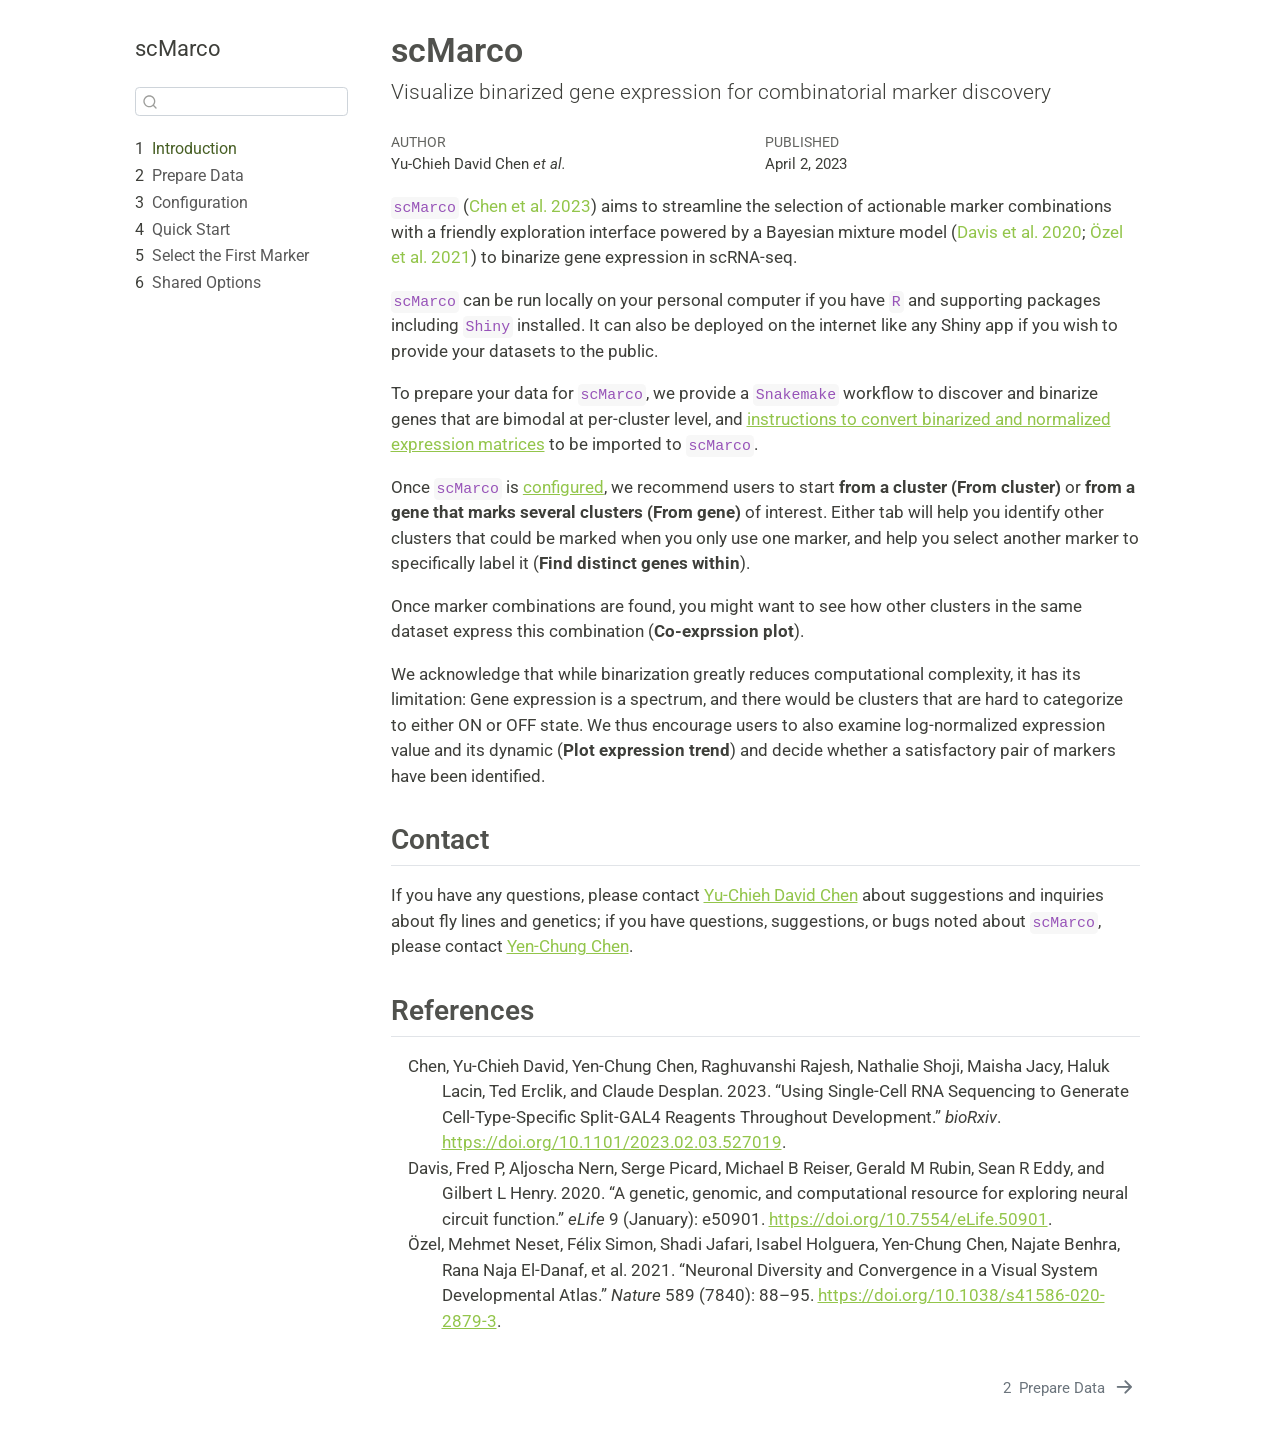
==== docs/index.html @ a016fbaa "Render GHpage" ====
<!DOCTYPE html>
<html xmlns="http://www.w3.org/1999/xhtml" lang="en" xml:lang="en"><head>

<meta charset="utf-8">
<meta name="generator" content="quarto-1.3.310">

<meta name="viewport" content="width=device-width, initial-scale=1.0, user-scalable=yes">

<meta name="author" content="Yu-Chieh David Chen et al.">
<meta name="dcterms.date" content="2023-04-02">

<title>scMarco</title>
<style>
code{white-space: pre-wrap;}
span.smallcaps{font-variant: small-caps;}
div.columns{display: flex; gap: min(4vw, 1.5em);}
div.column{flex: auto; overflow-x: auto;}
div.hanging-indent{margin-left: 1.5em; text-indent: -1.5em;}
ul.task-list{list-style: none;}
ul.task-list li input[type="checkbox"] {
  width: 0.8em;
  margin: 0 0.8em 0.2em -1em; /* quarto-specific, see https://github.com/quarto-dev/quarto-cli/issues/4556 */ 
  vertical-align: middle;
}
/* CSS for citations */
div.csl-bib-body { }
div.csl-entry {
  clear: both;
}
.hanging-indent div.csl-entry {
  margin-left:2em;
  text-indent:-2em;
}
div.csl-left-margin {
  min-width:2em;
  float:left;
}
div.csl-right-inline {
  margin-left:2em;
  padding-left:1em;
}
div.csl-indent {
  margin-left: 2em;
}</style>


<script src="site_libs/quarto-nav/quarto-nav.js"></script>
<script src="site_libs/quarto-nav/headroom.min.js"></script>
<script src="site_libs/clipboard/clipboard.min.js"></script>
<script src="site_libs/quarto-search/autocomplete.umd.js"></script>
<script src="site_libs/quarto-search/fuse.min.js"></script>
<script src="site_libs/quarto-search/quarto-search.js"></script>
<meta name="quarto:offset" content="./">
<link href="./preprocess.html" rel="next">
<script src="site_libs/quarto-html/quarto.js"></script>
<script src="site_libs/quarto-html/popper.min.js"></script>
<script src="site_libs/quarto-html/tippy.umd.min.js"></script>
<script src="site_libs/quarto-html/anchor.min.js"></script>
<link href="site_libs/quarto-html/tippy.css" rel="stylesheet">
<link href="site_libs/quarto-html/quarto-syntax-highlighting.css" rel="stylesheet" id="quarto-text-highlighting-styles">
<script src="site_libs/bootstrap/bootstrap.min.js"></script>
<link href="site_libs/bootstrap/bootstrap-icons.css" rel="stylesheet">
<link href="site_libs/bootstrap/bootstrap.min.css" rel="stylesheet" id="quarto-bootstrap" data-mode="light">
<script id="quarto-search-options" type="application/json">{
  "location": "sidebar",
  "copy-button": false,
  "collapse-after": 3,
  "panel-placement": "start",
  "type": "textbox",
  "limit": 20,
  "language": {
    "search-no-results-text": "No results",
    "search-matching-documents-text": "matching documents",
    "search-copy-link-title": "Copy link to search",
    "search-hide-matches-text": "Hide additional matches",
    "search-more-match-text": "more match in this document",
    "search-more-matches-text": "more matches in this document",
    "search-clear-button-title": "Clear",
    "search-detached-cancel-button-title": "Cancel",
    "search-submit-button-title": "Submit"
  }
}</script>


</head>

<body class="nav-sidebar floating fullcontent">

<div id="quarto-search-results"></div>
  <header id="quarto-header" class="headroom fixed-top">
  <nav class="quarto-secondary-nav">
    <div class="container-fluid d-flex">
      <button type="button" class="quarto-btn-toggle btn" data-bs-toggle="collapse" data-bs-target="#quarto-sidebar,#quarto-sidebar-glass" aria-controls="quarto-sidebar" aria-expanded="false" aria-label="Toggle sidebar navigation" onclick="if (window.quartoToggleHeadroom) { window.quartoToggleHeadroom(); }">
        <i class="bi bi-layout-text-sidebar-reverse"></i>
      </button>
      <nav class="quarto-page-breadcrumbs" aria-label="breadcrumb"><ol class="breadcrumb"><li class="breadcrumb-item"><a href="./index.html"><span class="chapter-number">1</span>&nbsp; <span class="chapter-title">Introduction</span></a></li></ol></nav>
      <a class="flex-grow-1" role="button" data-bs-toggle="collapse" data-bs-target="#quarto-sidebar,#quarto-sidebar-glass" aria-controls="quarto-sidebar" aria-expanded="false" aria-label="Toggle sidebar navigation" onclick="if (window.quartoToggleHeadroom) { window.quartoToggleHeadroom(); }">      
      </a>
      <button type="button" class="btn quarto-search-button" aria-label="Search" onclick="window.quartoOpenSearch();">
        <i class="bi bi-search"></i>
      </button>
    </div>
  </nav>
</header>
<!-- content -->
<div id="quarto-content" class="quarto-container page-columns page-rows-contents page-layout-article">
<!-- sidebar -->
  <nav id="quarto-sidebar" class="sidebar collapse collapse-horizontal sidebar-navigation floating overflow-auto">
    <div class="pt-lg-2 mt-2 text-left sidebar-header">
    <div class="sidebar-title mb-0 py-0">
      <a href="./">scMarco</a> 
    </div>
      </div>
        <div class="mt-2 flex-shrink-0 align-items-center">
        <div class="sidebar-search">
        <div id="quarto-search" class="" title="Search"></div>
        </div>
        </div>
    <div class="sidebar-menu-container"> 
    <ul class="list-unstyled mt-1">
        <li class="sidebar-item">
  <div class="sidebar-item-container"> 
  <a href="./index.html" class="sidebar-item-text sidebar-link active">
 <span class="menu-text"><span class="chapter-number">1</span>&nbsp; <span class="chapter-title">Introduction</span></span></a>
  </div>
</li>
        <li class="sidebar-item">
  <div class="sidebar-item-container"> 
  <a href="./preprocess.html" class="sidebar-item-text sidebar-link">
 <span class="menu-text"><span class="chapter-number">2</span>&nbsp; <span class="chapter-title">Prepare Data</span></span></a>
  </div>
</li>
        <li class="sidebar-item">
  <div class="sidebar-item-container"> 
  <a href="./config.html" class="sidebar-item-text sidebar-link">
 <span class="menu-text"><span class="chapter-number">3</span>&nbsp; <span class="chapter-title">Configuration</span></span></a>
  </div>
</li>
        <li class="sidebar-item">
  <div class="sidebar-item-container"> 
  <a href="./quick_start.html" class="sidebar-item-text sidebar-link">
 <span class="menu-text"><span class="chapter-number">4</span>&nbsp; <span class="chapter-title">Quick Start</span></span></a>
  </div>
</li>
        <li class="sidebar-item">
  <div class="sidebar-item-container"> 
  <a href="./first_marker.html" class="sidebar-item-text sidebar-link">
 <span class="menu-text"><span class="chapter-number">5</span>&nbsp; <span class="chapter-title">Select the First Marker</span></span></a>
  </div>
</li>
        <li class="sidebar-item">
  <div class="sidebar-item-container"> 
  <a href="./shared_options.html" class="sidebar-item-text sidebar-link">
 <span class="menu-text"><span class="chapter-number">6</span>&nbsp; <span class="chapter-title">Shared Options</span></span></a>
  </div>
</li>
    </ul>
    </div>
</nav>
<div id="quarto-sidebar-glass" data-bs-toggle="collapse" data-bs-target="#quarto-sidebar,#quarto-sidebar-glass"></div>
<!-- margin-sidebar -->
    
<!-- main -->
<main class="content" id="quarto-document-content">

<header id="title-block-header" class="quarto-title-block default">
<div class="quarto-title">
<h1 class="title">scMarco</h1>
<p class="subtitle lead">Visualize binarized gene expression for combinatorial marker discovery</p>
</div>



<div class="quarto-title-meta">

    <div>
    <div class="quarto-title-meta-heading">Author</div>
    <div class="quarto-title-meta-contents">
             <p>Yu-Chieh David Chen <em>et al.</em> </p>
          </div>
  </div>
    
    <div>
    <div class="quarto-title-meta-heading">Published</div>
    <div class="quarto-title-meta-contents">
      <p class="date">April 2, 2023</p>
    </div>
  </div>
  
    
  </div>
  

</header>

<p><code>scMarco</code> <span class="citation" data-cites="Chen2023.02.03.527019">(<a href="#ref-Chen2023.02.03.527019" role="doc-biblioref">Chen et al. 2023</a>)</span> aims to streamline the selection of actionable marker combinations with a friendly exploration interface powered by a Bayesian mixture model <span class="citation" data-cites="davis2020 özel2021">(<a href="#ref-davis2020" role="doc-biblioref">Davis et al. 2020</a>; <a href="#ref-özel2021" role="doc-biblioref">Özel et al. 2021</a>)</span> to binarize gene expression in scRNA-seq.</p>
<p><code>scMarco</code> can be run locally on your personal computer if you have <code>R</code> and supporting packages including <code>Shiny</code> installed. It can also be deployed on the internet like any Shiny app if you wish to provide your datasets to the public.</p>
<p>To prepare your data for <code>scMarco</code>, we provide a <code>Snakemake</code> workflow to discover and binarize genes that are bimodal at per-cluster level, and <a href="./preprocess.html">instructions to convert binarized and normalized expression matrices</a> to be imported to <code>scMarco</code>.</p>
<p>Once <code>scMarco</code> is <a href="./config.html">configured</a>, we recommend users to start <strong>from a cluster (From cluster)</strong> or <strong>from a gene that marks several clusters (From gene)</strong> of interest. Either tab will help you identify other clusters that could be marked when you only use one marker, and help you select another marker to specifically label it (<strong>Find distinct genes within</strong>).</p>
<p>Once marker combinations are found, you might want to see how other clusters in the same dataset express this combination (<strong>Co-exprssion plot</strong>).</p>
<p>We acknowledge that while binarization greatly reduces computational complexity, it has its limitation: Gene expression is a spectrum, and there would be clusters that are hard to categorize to either ON or OFF state. We thus encourage users to also examine log-normalized expression value and its dynamic (<strong>Plot expression trend</strong>) and decide whether a satisfactory pair of markers have been identified.</p>
<section id="contact" class="level2">
<h2 class="anchored" data-anchor-id="contact">Contact</h2>
<p>If you have any questions, please contact <a href="mailto:ycc4@nyu.edu">Yu-Chieh David Chen</a> about suggestions and inquiries about fly lines and genetics; if you have questions, suggestions, or bugs noted about <code>scMarco</code>, please contact <a href="mailto:yenchung.chen@nyu.edu">Yen-Chung Chen</a>.</p>
</section>
<section id="references" class="level2">
<h2 class="anchored" data-anchor-id="references">References</h2>


<div id="refs" class="references csl-bib-body hanging-indent" role="list">
<div id="ref-Chen2023.02.03.527019" class="csl-entry" role="listitem">
Chen, Yu-Chieh David, Yen-Chung Chen, Raghuvanshi Rajesh, Nathalie Shoji, Maisha Jacy, Haluk Lacin, Ted Erclik, and Claude Desplan. 2023. <span>“Using Single-Cell RNA Sequencing to Generate Cell-Type-Specific Split-GAL4 Reagents Throughout Development.”</span> <em>bioRxiv</em>. <a href="https://doi.org/10.1101/2023.02.03.527019">https://doi.org/10.1101/2023.02.03.527019</a>.
</div>
<div id="ref-davis2020" class="csl-entry" role="listitem">
Davis, Fred P, Aljoscha Nern, Serge Picard, Michael B Reiser, Gerald M Rubin, Sean R Eddy, and Gilbert L Henry. 2020. <span>“A genetic, genomic, and computational resource for exploring neural circuit function.”</span> <em>eLife</em> 9 (January): e50901. <a href="https://doi.org/10.7554/eLife.50901">https://doi.org/10.7554/eLife.50901</a>.
</div>
<div id="ref-özel2021" class="csl-entry" role="listitem">
Özel, Mehmet Neset, Félix Simon, Shadi Jafari, Isabel Holguera, Yen-Chung Chen, Najate Benhra, Rana Naja El-Danaf, et al. 2021. <span>“Neuronal Diversity and Convergence in a Visual System Developmental Atlas.”</span> <em>Nature</em> 589 (7840): 88–95. <a href="https://doi.org/10.1038/s41586-020-2879-3">https://doi.org/10.1038/s41586-020-2879-3</a>.
</div>
</div>
</section>

</main> <!-- /main -->
<script id="quarto-html-after-body" type="application/javascript">
window.document.addEventListener("DOMContentLoaded", function (event) {
  const toggleBodyColorMode = (bsSheetEl) => {
    const mode = bsSheetEl.getAttribute("data-mode");
    const bodyEl = window.document.querySelector("body");
    if (mode === "dark") {
      bodyEl.classList.add("quarto-dark");
      bodyEl.classList.remove("quarto-light");
    } else {
      bodyEl.classList.add("quarto-light");
      bodyEl.classList.remove("quarto-dark");
    }
  }
  const toggleBodyColorPrimary = () => {
    const bsSheetEl = window.document.querySelector("link#quarto-bootstrap");
    if (bsSheetEl) {
      toggleBodyColorMode(bsSheetEl);
    }
  }
  toggleBodyColorPrimary();  
  const icon = "";
  const anchorJS = new window.AnchorJS();
  anchorJS.options = {
    placement: 'right',
    icon: icon
  };
  anchorJS.add('.anchored');
  const isCodeAnnotation = (el) => {
    for (const clz of el.classList) {
      if (clz.startsWith('code-annotation-')) {                     
        return true;
      }
    }
    return false;
  }
  const clipboard = new window.ClipboardJS('.code-copy-button', {
    text: function(trigger) {
      const codeEl = trigger.previousElementSibling.cloneNode(true);
      for (const childEl of codeEl.children) {
        if (isCodeAnnotation(childEl)) {
          childEl.remove();
        }
      }
      return codeEl.innerText;
    }
  });
  clipboard.on('success', function(e) {
    // button target
    const button = e.trigger;
    // don't keep focus
    button.blur();
    // flash "checked"
    button.classList.add('code-copy-button-checked');
    var currentTitle = button.getAttribute("title");
    button.setAttribute("title", "Copied!");
    let tooltip;
    if (window.bootstrap) {
      button.setAttribute("data-bs-toggle", "tooltip");
      button.setAttribute("data-bs-placement", "left");
      button.setAttribute("data-bs-title", "Copied!");
      tooltip = new bootstrap.Tooltip(button, 
        { trigger: "manual", 
          customClass: "code-copy-button-tooltip",
          offset: [0, -8]});
      tooltip.show();    
    }
    setTimeout(function() {
      if (tooltip) {
        tooltip.hide();
        button.removeAttribute("data-bs-title");
        button.removeAttribute("data-bs-toggle");
        button.removeAttribute("data-bs-placement");
      }
      button.setAttribute("title", currentTitle);
      button.classList.remove('code-copy-button-checked');
    }, 1000);
    // clear code selection
    e.clearSelection();
  });
  function tippyHover(el, contentFn) {
    const config = {
      allowHTML: true,
      content: contentFn,
      maxWidth: 500,
      delay: 100,
      arrow: false,
      appendTo: function(el) {
          return el.parentElement;
      },
      interactive: true,
      interactiveBorder: 10,
      theme: 'quarto',
      placement: 'bottom-start'
    };
    window.tippy(el, config); 
  }
  const noterefs = window.document.querySelectorAll('a[role="doc-noteref"]');
  for (var i=0; i<noterefs.length; i++) {
    const ref = noterefs[i];
    tippyHover(ref, function() {
      // use id or data attribute instead here
      let href = ref.getAttribute('data-footnote-href') || ref.getAttribute('href');
      try { href = new URL(href).hash; } catch {}
      const id = href.replace(/^#\/?/, "");
      const note = window.document.getElementById(id);
      return note.innerHTML;
    });
  }
      let selectedAnnoteEl;
      const selectorForAnnotation = ( cell, annotation) => {
        let cellAttr = 'data-code-cell="' + cell + '"';
        let lineAttr = 'data-code-annotation="' +  annotation + '"';
        const selector = 'span[' + cellAttr + '][' + lineAttr + ']';
        return selector;
      }
      const selectCodeLines = (annoteEl) => {
        const doc = window.document;
        const targetCell = annoteEl.getAttribute("data-target-cell");
        const targetAnnotation = annoteEl.getAttribute("data-target-annotation");
        const annoteSpan = window.document.querySelector(selectorForAnnotation(targetCell, targetAnnotation));
        const lines = annoteSpan.getAttribute("data-code-lines").split(",");
        const lineIds = lines.map((line) => {
          return targetCell + "-" + line;
        })
        let top = null;
        let height = null;
        let parent = null;
        if (lineIds.length > 0) {
            //compute the position of the single el (top and bottom and make a div)
            const el = window.document.getElementById(lineIds[0]);
            top = el.offsetTop;
            height = el.offsetHeight;
            parent = el.parentElement.parentElement;
          if (lineIds.length > 1) {
            const lastEl = window.document.getElementById(lineIds[lineIds.length - 1]);
            const bottom = lastEl.offsetTop + lastEl.offsetHeight;
            height = bottom - top;
          }
          if (top !== null && height !== null && parent !== null) {
            // cook up a div (if necessary) and position it 
            let div = window.document.getElementById("code-annotation-line-highlight");
            if (div === null) {
              div = window.document.createElement("div");
              div.setAttribute("id", "code-annotation-line-highlight");
              div.style.position = 'absolute';
              parent.appendChild(div);
            }
            div.style.top = top - 2 + "px";
            div.style.height = height + 4 + "px";
            let gutterDiv = window.document.getElementById("code-annotation-line-highlight-gutter");
            if (gutterDiv === null) {
              gutterDiv = window.document.createElement("div");
              gutterDiv.setAttribute("id", "code-annotation-line-highlight-gutter");
              gutterDiv.style.position = 'absolute';
              const codeCell = window.document.getElementById(targetCell);
              const gutter = codeCell.querySelector('.code-annotation-gutter');
              gutter.appendChild(gutterDiv);
            }
            gutterDiv.style.top = top - 2 + "px";
            gutterDiv.style.height = height + 4 + "px";
          }
          selectedAnnoteEl = annoteEl;
        }
      };
      const unselectCodeLines = () => {
        const elementsIds = ["code-annotation-line-highlight", "code-annotation-line-highlight-gutter"];
        elementsIds.forEach((elId) => {
          const div = window.document.getElementById(elId);
          if (div) {
            div.remove();
          }
        });
        selectedAnnoteEl = undefined;
      };
      // Attach click handler to the DT
      const annoteDls = window.document.querySelectorAll('dt[data-target-cell]');
      for (const annoteDlNode of annoteDls) {
        annoteDlNode.addEventListener('click', (event) => {
          const clickedEl = event.target;
          if (clickedEl !== selectedAnnoteEl) {
            unselectCodeLines();
            const activeEl = window.document.querySelector('dt[data-target-cell].code-annotation-active');
            if (activeEl) {
              activeEl.classList.remove('code-annotation-active');
            }
            selectCodeLines(clickedEl);
            clickedEl.classList.add('code-annotation-active');
          } else {
            // Unselect the line
            unselectCodeLines();
            clickedEl.classList.remove('code-annotation-active');
          }
        });
      }
  const findCites = (el) => {
    const parentEl = el.parentElement;
    if (parentEl) {
      const cites = parentEl.dataset.cites;
      if (cites) {
        return {
          el,
          cites: cites.split(' ')
        };
      } else {
        return findCites(el.parentElement)
      }
    } else {
      return undefined;
    }
  };
  var bibliorefs = window.document.querySelectorAll('a[role="doc-biblioref"]');
  for (var i=0; i<bibliorefs.length; i++) {
    const ref = bibliorefs[i];
    const citeInfo = findCites(ref);
    if (citeInfo) {
      tippyHover(citeInfo.el, function() {
        var popup = window.document.createElement('div');
        citeInfo.cites.forEach(function(cite) {
          var citeDiv = window.document.createElement('div');
          citeDiv.classList.add('hanging-indent');
          citeDiv.classList.add('csl-entry');
          var biblioDiv = window.document.getElementById('ref-' + cite);
          if (biblioDiv) {
            citeDiv.innerHTML = biblioDiv.innerHTML;
          }
          popup.appendChild(citeDiv);
        });
        return popup.innerHTML;
      });
    }
  }
});
</script>
<nav class="page-navigation">
  <div class="nav-page nav-page-previous">
  </div>
  <div class="nav-page nav-page-next">
      <a href="./preprocess.html" class="pagination-link">
        <span class="nav-page-text"><span class="chapter-number">2</span>&nbsp; <span class="chapter-title">Prepare Data</span></span> <i class="bi bi-arrow-right-short"></i>
      </a>
  </div>
</nav>
</div> <!-- /content -->



</body></html>
---- docs/site_libs/quarto-html/tippy.css ----
.tippy-box[data-animation=fade][data-state=hidden]{opacity:0}[data-tippy-root]{max-width:calc(100vw - 10px)}.tippy-box{position:relative;background-color:#333;color:#fff;border-radius:4px;font-size:14px;line-height:1.4;white-space:normal;outline:0;transition-property:transform,visibility,opacity}.tippy-box[data-placement^=top]>.tippy-arrow{bottom:0}.tippy-box[data-placement^=top]>.tippy-arrow:before{bottom:-7px;left:0;border-width:8px 8px 0;border-top-color:initial;transform-origin:center top}.tippy-box[data-placement^=bottom]>.tippy-arrow{top:0}.tippy-box[data-placement^=bottom]>.tippy-arrow:before{top:-7px;left:0;border-width:0 8px 8px;border-bottom-color:initial;transform-origin:center bottom}.tippy-box[data-placement^=left]>.tippy-arrow{right:0}.tippy-box[data-placement^=left]>.tippy-arrow:before{border-width:8px 0 8px 8px;border-left-color:initial;right:-7px;transform-origin:center left}.tippy-box[data-placement^=right]>.tippy-arrow{left:0}.tippy-box[data-placement^=right]>.tippy-arrow:before{left:-7px;border-width:8px 8px 8px 0;border-right-color:initial;transform-origin:center right}.tippy-box[data-inertia][data-state=visible]{transition-timing-function:cubic-bezier(.54,1.5,.38,1.11)}.tippy-arrow{width:16px;height:16px;color:#333}.tippy-arrow:before{content:"";position:absolute;border-color:transparent;border-style:solid}.tippy-content{position:relative;padding:5px 9px;z-index:1}
---- docs/site_libs/quarto-html/quarto-syntax-highlighting.css ----
/* quarto syntax highlight colors */
:root {
  --quarto-hl-ot-color: #003B4F;
  --quarto-hl-at-color: #657422;
  --quarto-hl-ss-color: #20794D;
  --quarto-hl-an-color: #5E5E5E;
  --quarto-hl-fu-color: #4758AB;
  --quarto-hl-st-color: #20794D;
  --quarto-hl-cf-color: #003B4F;
  --quarto-hl-op-color: #5E5E5E;
  --quarto-hl-er-color: #AD0000;
  --quarto-hl-bn-color: #AD0000;
  --quarto-hl-al-color: #AD0000;
  --quarto-hl-va-color: #111111;
  --quarto-hl-bu-color: inherit;
  --quarto-hl-ex-color: inherit;
  --quarto-hl-pp-color: #AD0000;
  --quarto-hl-in-color: #5E5E5E;
  --quarto-hl-vs-color: #20794D;
  --quarto-hl-wa-color: #5E5E5E;
  --quarto-hl-do-color: #5E5E5E;
  --quarto-hl-im-color: #00769E;
  --quarto-hl-ch-color: #20794D;
  --quarto-hl-dt-color: #AD0000;
  --quarto-hl-fl-color: #AD0000;
  --quarto-hl-co-color: #5E5E5E;
  --quarto-hl-cv-color: #5E5E5E;
  --quarto-hl-cn-color: #8f5902;
  --quarto-hl-sc-color: #5E5E5E;
  --quarto-hl-dv-color: #AD0000;
  --quarto-hl-kw-color: #003B4F;
}

/* other quarto variables */
:root {
  --quarto-font-monospace: SFMono-Regular, Menlo, Monaco, Consolas, "Liberation Mono", "Courier New", monospace;
}

pre > code.sourceCode > span {
  color: #003B4F;
}

code span {
  color: #003B4F;
}

code.sourceCode > span {
  color: #003B4F;
}

div.sourceCode,
div.sourceCode pre.sourceCode {
  color: #003B4F;
}

code span.ot {
  color: #003B4F;
  font-style: inherit;
}

code span.at {
  color: #657422;
  font-style: inherit;
}

code span.ss {
  color: #20794D;
  font-style: inherit;
}

code span.an {
  color: #5E5E5E;
  font-style: inherit;
}

code span.fu {
  color: #4758AB;
  font-style: inherit;
}

code span.st {
  color: #20794D;
  font-style: inherit;
}

code span.cf {
  color: #003B4F;
  font-style: inherit;
}

code span.op {
  color: #5E5E5E;
  font-style: inherit;
}

code span.er {
  color: #AD0000;
  font-style: inherit;
}

code span.bn {
  color: #AD0000;
  font-style: inherit;
}

code span.al {
  color: #AD0000;
  font-style: inherit;
}

code span.va {
  color: #111111;
  font-style: inherit;
}

code span.bu {
  font-style: inherit;
}

code span.ex {
  font-style: inherit;
}

code span.pp {
  color: #AD0000;
  font-style: inherit;
}

code span.in {
  color: #5E5E5E;
  font-style: inherit;
}

code span.vs {
  color: #20794D;
  font-style: inherit;
}

code span.wa {
  color: #5E5E5E;
  font-style: italic;
}

code span.do {
  color: #5E5E5E;
  font-style: italic;
}

code span.im {
  color: #00769E;
  font-style: inherit;
}

code span.ch {
  color: #20794D;
  font-style: inherit;
}

code span.dt {
  color: #AD0000;
  font-style: inherit;
}

code span.fl {
  color: #AD0000;
  font-style: inherit;
}

code span.co {
  color: #5E5E5E;
  font-style: inherit;
}

code span.cv {
  color: #5E5E5E;
  font-style: italic;
}

code span.cn {
  color: #8f5902;
  font-style: inherit;
}

code span.sc {
  color: #5E5E5E;
  font-style: inherit;
}

code span.dv {
  color: #AD0000;
  font-style: inherit;
}

code span.kw {
  color: #003B4F;
  font-style: inherit;
}

.prevent-inlining {
  content: "</";
}

/*# sourceMappingURL=debc5d5d77c3f9108843748ff7464032.css.map */
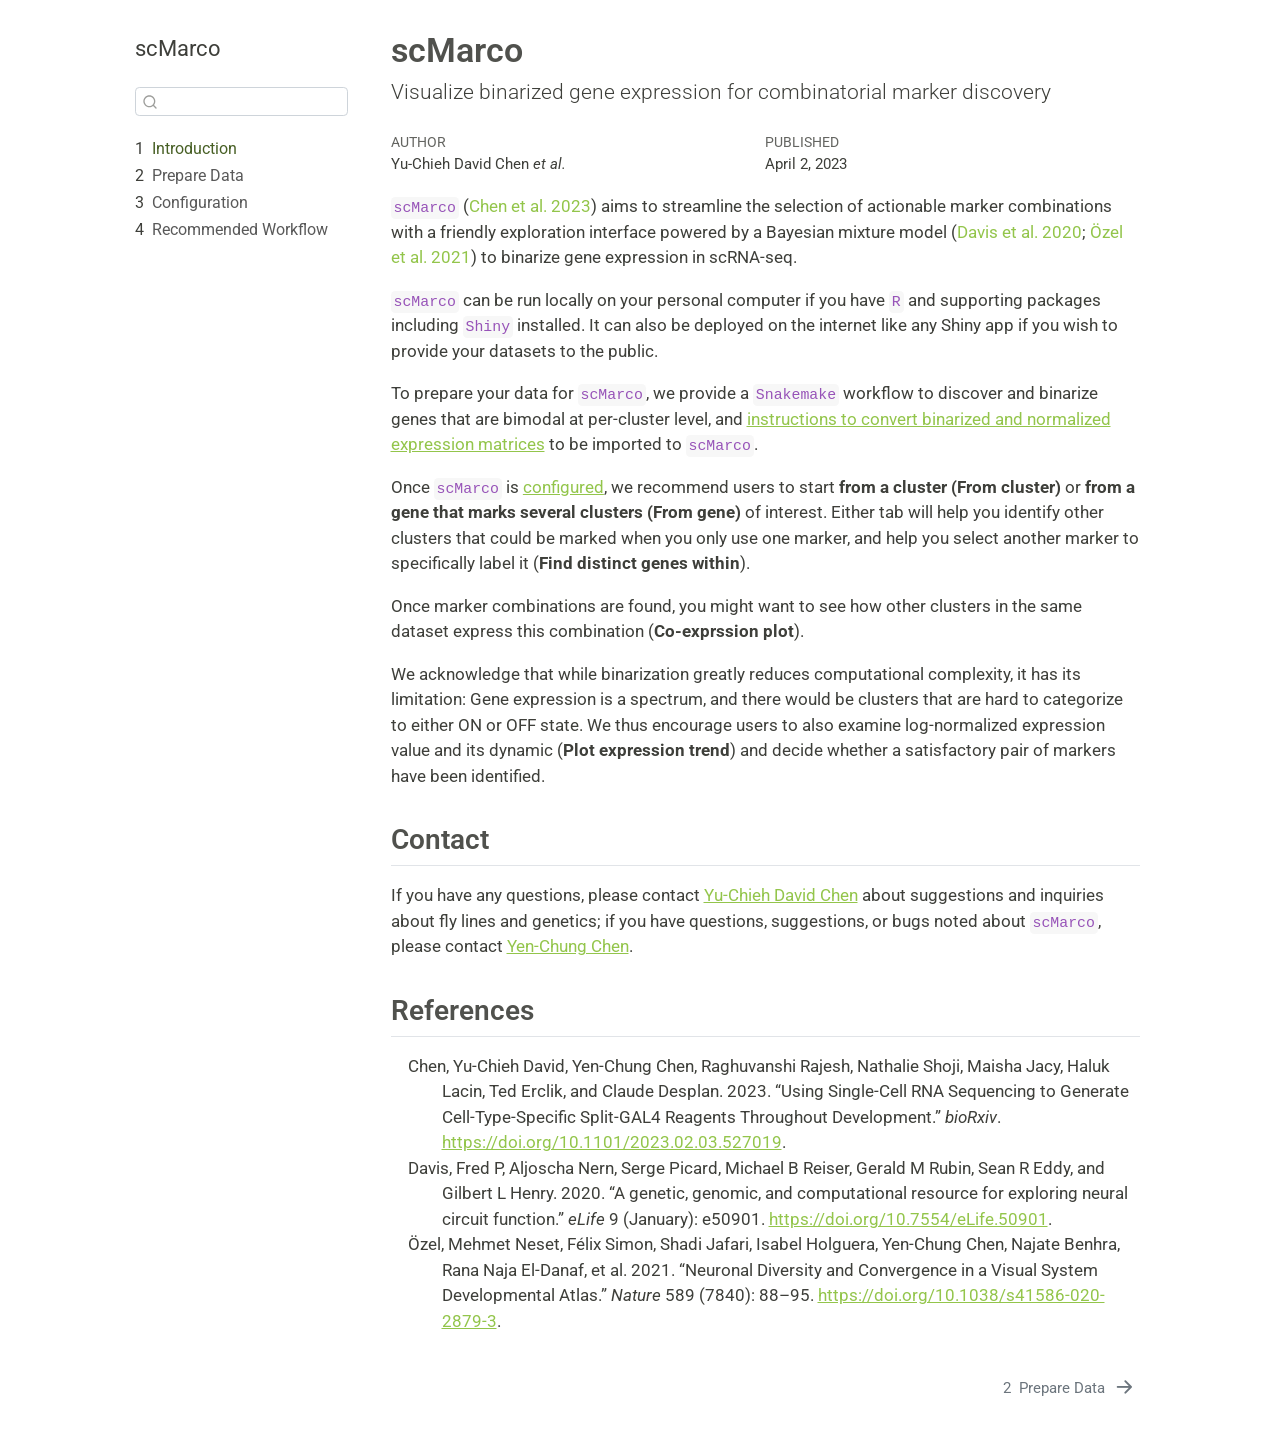
==== commit d2e8f7c1: "Update docs to integrate everything in recommended workflow" ====
--- a/docs/index.html
+++ b/docs/index.html
@@ -138,20 +138,8 @@
 </li>
         <li class="sidebar-item">
   <div class="sidebar-item-container"> 
-  <a href="./quick_start.html" class="sidebar-item-text sidebar-link">
- <span class="menu-text"><span class="chapter-number">4</span>&nbsp; <span class="chapter-title">Quick Start</span></span></a>
-  </div>
-</li>
-        <li class="sidebar-item">
-  <div class="sidebar-item-container"> 
-  <a href="./first_marker.html" class="sidebar-item-text sidebar-link">
- <span class="menu-text"><span class="chapter-number">5</span>&nbsp; <span class="chapter-title">Select the First Marker</span></span></a>
-  </div>
-</li>
-        <li class="sidebar-item">
-  <div class="sidebar-item-container"> 
-  <a href="./shared_options.html" class="sidebar-item-text sidebar-link">
- <span class="menu-text"><span class="chapter-number">6</span>&nbsp; <span class="chapter-title">Shared Options</span></span></a>
+  <a href="./recommended_workflow.html" class="sidebar-item-text sidebar-link">
+ <span class="menu-text"><span class="chapter-number">4</span>&nbsp; <span class="chapter-title">Recommended Workflow</span></span></a>
   </div>
 </li>
     </ul>
